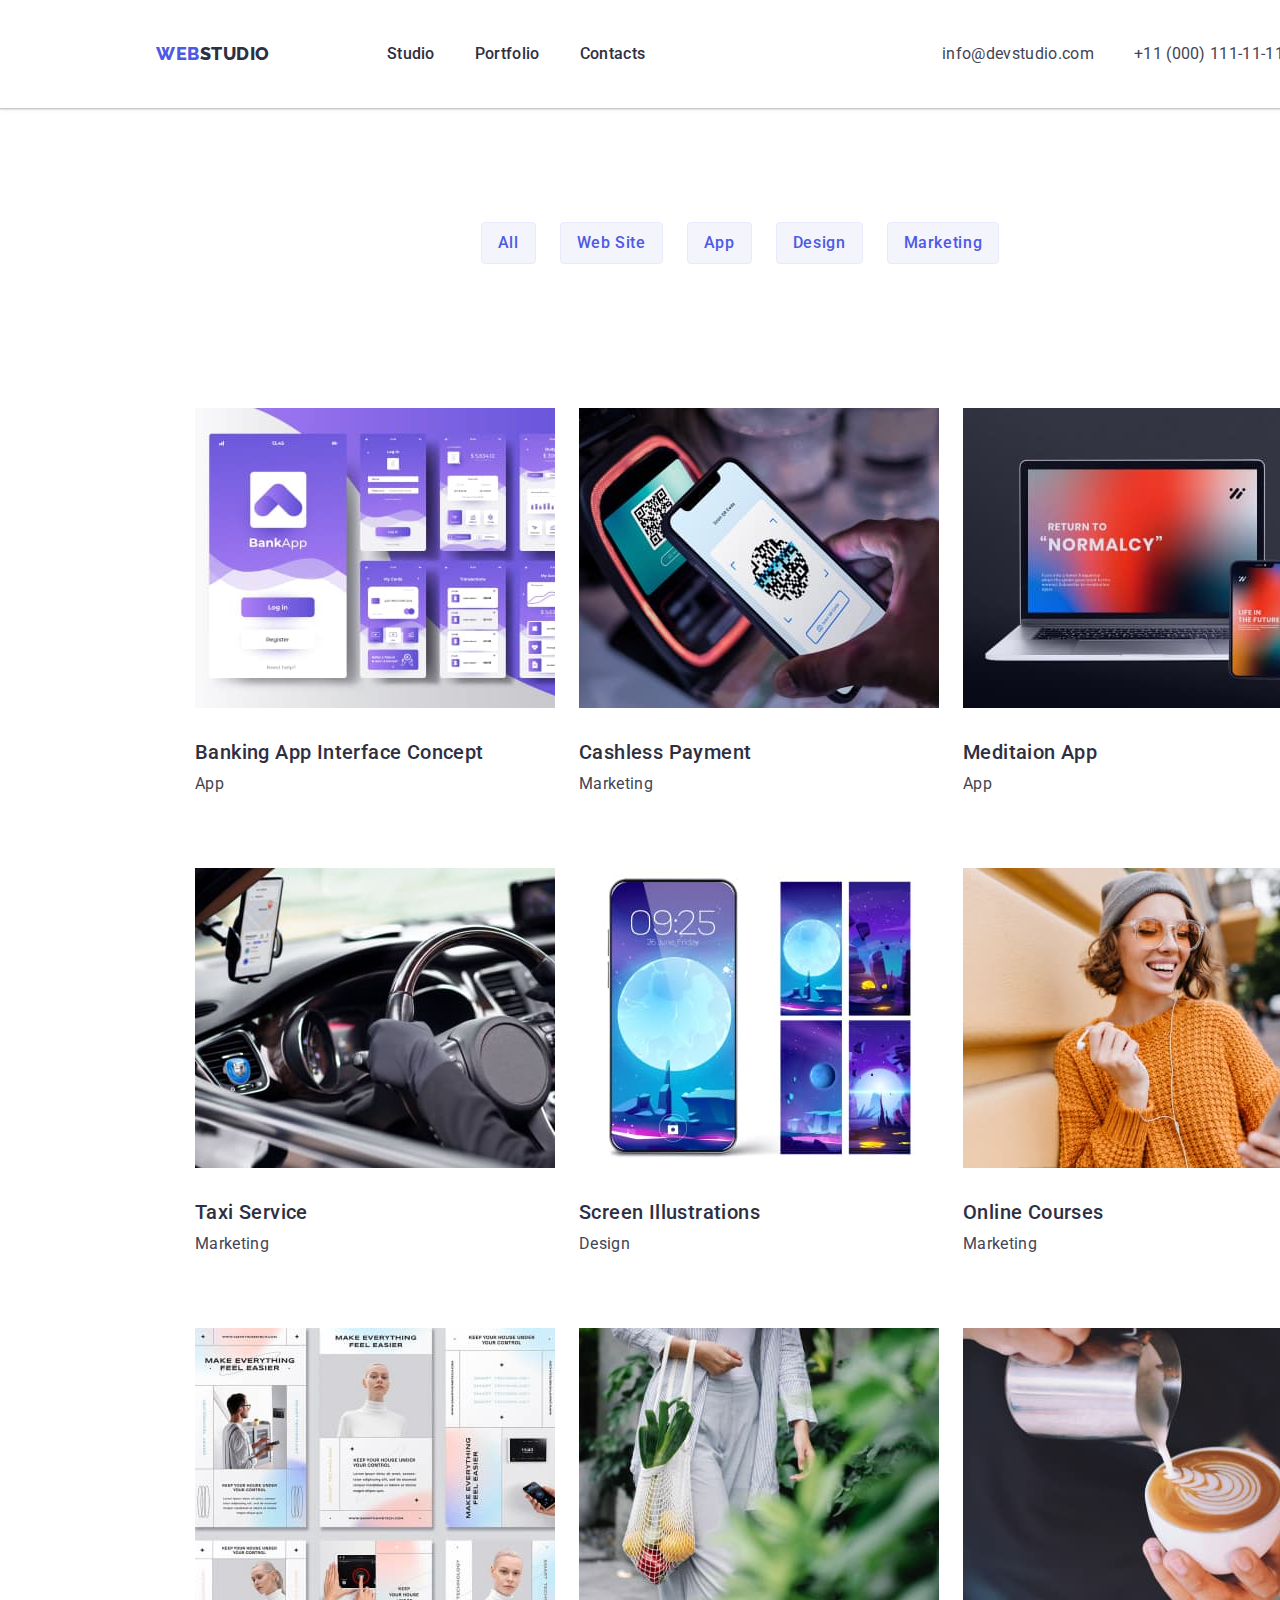
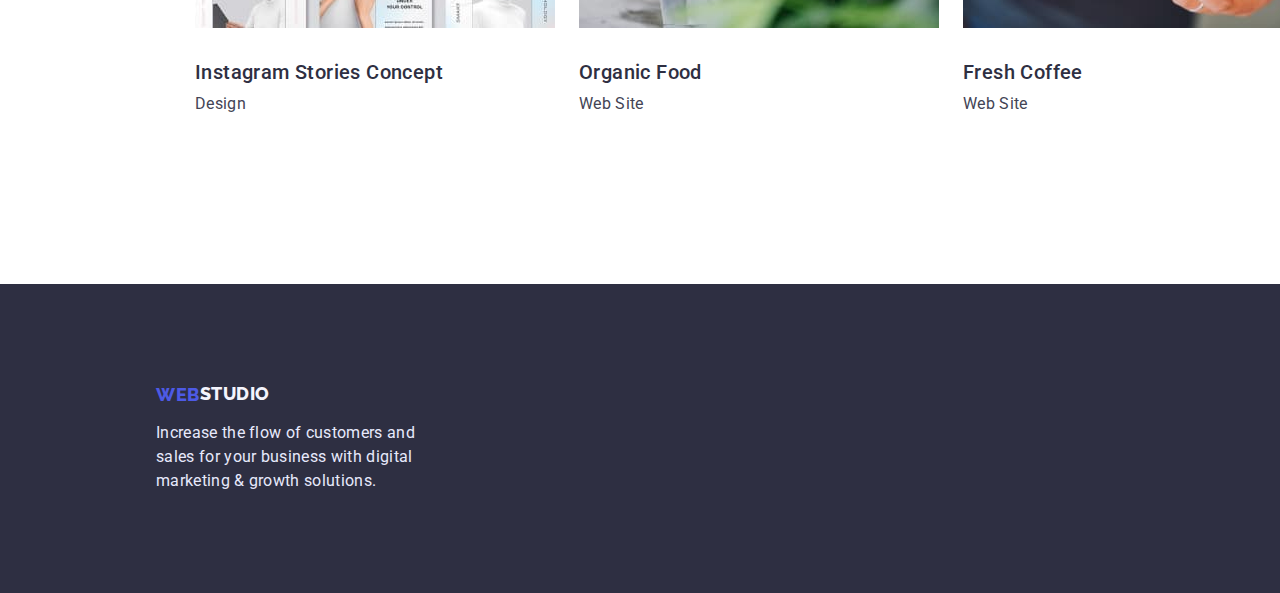
==== portfolio.html @ c62c36e2 "hw03 update new" ====
<!DOCTYPE html>
<html lang="en">

    <head>
        <meta charset="UTF-8">
        <meta http-equiv="X-UA-Compatible" content="IE=edge">
        <meta name="viewport" content="width=device-width, initial-scale=1.0">
        <title>Portfolio</title>
        <link rel="preconnect" href="https://fonts.googleapis.com">
        <link rel="preconnect" href="https://fonts.gstatic.com" crossorigin>
        <link
            href="https://fonts.googleapis.com/css2?family=Raleway:wght@800&family=Roboto:wght@400;500;700;900&display=swap"
            rel="stylesheet">
        <link rel="stylesheet"
            href="https://cdnjs.cloudflare.com/ajax/libs/modern-normalize/0.6.0/modern-normalize.min.css">
        <link rel="stylesheet" href="./css/style.css">
    </head>

    <body class="portfolio body">
        <header class="header">
            <div class="container header-container">
                <nav class="header-navigation">
                    <a href="./index.html" class="header-logo link"> WEB<span class="logo">Studio</span></a>
                    <ul class="header-list list">
                        <li class="header-item"><a class="header-link link" href="./index.html">Studio</a>
                        </li>
                        <li class="header-item"><a class="header-link link" href="./portfolio.html">Portfolio</a></li>
                        <li class="header-item"><a class="header-link link" href="">Contacts</a></li>
                    </ul>
                </nav>
                <address class="contact">
                    <ul class="header-contact list">
                        <li><a class="header-mail link" href="mailto:info@devstudio.com">info@devstudio.com</a></li>
                        <li><a class="header-tel link" href="tel:+110001111111">+11 (000) 111-11-11</a></li>
                    </ul>
                </address>
            </div>
        </header>
        <main>
            <section class="portfolio">
                <div class="container">
                    <h1 class="visually-hidden">portfolio</h1>
                    <ul class="portfolio-list list one">
                        <li class="portfolio-item"><button type="button" class="portfolio-btn">All</button></li>
                        <li class="portfolio-item"><button type="button" class="portfolio-btn">Web Site</button></li>
                        <li class="portfolio-item"><button type="button" class="portfolio-btn">App</button></li>
                        <li class="portfolio-item"><button type="button" class="portfolio-btn">Design</button></li>
                        <li class="portfolio-item"><button type="button" class="portfolio-btn">Marketing</button></li>
                    </ul>

                    <ul class="portfolio content">
                        <div class="flex-container">
                            <li class="portfolio-two list">
                                <img src="./images/banking_app_portfolio_img1.jpg" alt="bank app" width="360"
                                    height="300">
                                <h2 class="portfolio-title">Banking App Interface Concept</h2>
                                <p class="portfolio-after-title">App</p>
                            </li>

                            <li class="portfolio-two list">
                                <img src="./images/cashless_payment_portfolio_img2.jpg" alt="cashless payment"
                                    width="360" height="300">
                                <h2 class="portfolio-title">Cashless Payment</h2>
                                <p class="portfolio-after-title">Marketing</p>
                            </li>

                            <li class="portfolio-two list">
                                <img src="./images/meditaion_app_portfolio_img3.jpg" alt="meditaion app" width="360"
                                    height="300">
                                <h2 class="portfolio-title">Meditaion App</h2>
                                <p class="portfolio-after-title">App</p>
                            </li>

                            <li class="portfolio-two list">
                                <img src="./images/taxi_service_portfolio_img4.jpg" alt="taxi service" width="360"
                                    height="300">
                                <h2 class="portfolio-title">Taxi Service</h2>
                                <p class="portfolio-after-title">Marketing</p>
                            </li>

                            <li class="portfolio-two list">
                                <img src="./images/screen_illustrations_portfolio_img5.jpg" alt="screen illustrations"
                                    width="360" height="300">
                                <h2 class="portfolio-title">Screen Illustrations</h2>
                                <p class="portfolio-after-title">Design</p>
                            </li>

                            <li class="portfolio-two list">
                                <img src="./images/online_courses_portfolio_img6.jpg" alt="online courses" width="360"
                                    height="300">
                                <h2 class="portfolio-title">Online Courses</h2>
                                <p class="portfolio-after-title">Marketing</p>
                            </li>

                            <li class="portfolio-two list">
                                <img src="./images/instagram_stories_concept_portfolio_img7.jpg"
                                    alt="instagram stories concept" width="360" height="300">
                                <h2 class="portfolio-title">Instagram Stories Concept</h2>
                                <p class="portfolio-after-title">Design</p>
                            </li>

                            <li class="portfolio-two list">
                                <img src="./images/organic_food_portfolio_img8.jpg" alt="organic food" width="360"
                                    height="300">
                                <h2 class="portfolio-title">Organic Food</h2>
                                <p class="portfolio-after-title">Web Site</p>
                            </li>

                            <li class="portfolio-two list">
                                <img src="./images/fresh_coffee_portfolio_img9.jpg" alt="fresh coffee" width="360"
                                    height="300">
                                <h2 class="portfolio-title">Fresh Coffee</h2>
                                <p class="portfolio-after-title">Web Site</p>
                            </li>
                        </div>
                    </ul>
                </div>

            </section>
        </main>
        <footer class="footer">
            <a class="footer-link link" href=“./index.html”>WEB<span class="footer-logo">Studio</span></a>
            <p class="footer-after">Increase the flow of customers and sales for your business with digital marketing &
                growth
                solutions.</p>

        </footer>

    </body>

</html>
---- css/style.css ----
:root {
    --first-title-color: #FFFFFF;
    --feature-title-color: #2E2F42;
    --header-logo-color: #4D5AE5;
    --header-contact-color: #434455;
    --team-background-color: #F4F4FD;
    --btn-background-color: #404BBF;
    --footer-after-color: #E7E9FC;


}

p,
h1,
h2,
h3,
h4,
h5,
h6 {
    margin: 0;
}

button {
    cursor: pointer;
}

img {
    display: block;
    max-width: 100%;
    height: auto;
}

.container {
    width: 1440px;
    margin: 0 auto;


}


body {
    font-family: 'Roboto', sans-serif;
    background: var(--first-title-color);
    font-size: 18px;

}

.list {
    list-style: none;
}




.link {
    text-decoration: none;

}

/* --header-- */


.header-list {
    display: flex;
    gap: 40px;




}

.header-link {
    display: block;
    padding-top: 24px;
    padding-bottom: 24px;
}

.header-container {
    display: flex;
    box-shadow: 0px 2px 1px rgba(46, 47, 66, 0.08), 0px 1px 1px rgba(46, 47, 66, 0.16), 0px 1px 6px rgba(46, 47, 66, 0.08);
}

.header-navigation {
    display: flex;
    align-items: center;

}

.header-contact {
    display: flex;
    gap: 40px;
    padding-top: 24px;
    padding-bottom: 24px;

}

.contact {
    margin-left: auto;
    margin-right: 156px;
    display: block;

}


.header-logo {
    font-family: 'Raleway', sans-serif;
    font-style: normal;
    font-weight: 800;
    line-height: 1.33;
    display: flex;
    align-items: center;
    letter-spacing: 0.03em;
    text-transform: uppercase;
    color: var(--header-logo-color);
    margin-left: 156px;

}

.logo {
    font-family: 'Raleway', sans-serif;
    font-style: normal;
    font-weight: 800;
    line-height: 1.33;
    display: flex;
    align-items: center;
    letter-spacing: 0.03em;
    text-transform: uppercase;
    color: var(--feature-title-color);
    margin-right: 77px;


}

.header-list {
    font-weight: 500;
    font-size: 16px;
    line-height: 1.5;
    letter-spacing: 0.02em;
    color: var(--feature-title-color);
}

.header-link {
    color: var(--feature-title-color);


}

.header-link:hover,
.header-link:focus {
    color: var(--btn-background-color);
}

.header-item {}

.header-link {}



.header-mail {
    font-style: normal;
    font-weight: 400;
    font-size: 16px;
    line-height: 1.5;
    letter-spacing: 0.02em;
    color: var(--header-contact-color);
}

.header-mail:hover,
.header-mail:focus {
    color: var(--btn-background-color);
}

.header-tel {
    font-style: normal;
    font-weight: 400;
    font-size: 16px;
    line-height: 1.5;
    letter-spacing: 0.02em;
    color: var(--header-contact-color);

}

.header-tel:hover,
.header-tel:focus {
    color: var(--btn-background-color);
}


/* --hero-- */
.hero {
    background: var(--feature-title-color);
    text-align: center;
    height: 603px;


}

.hero-title {
    font-weight: 700;
    font-size: 56px;
    line-height: 1.07;
    text-align: center;
    letter-spacing: 0.02em;
    color: var(--first-title-color);
    max-width: 553px;
    margin: 0 auto;
    padding-top: 192px;


}

.hero-btn {
    font-family: 'Roboto';
    font-weight: 500;
    font-size: 16px;
    line-height: 1.5;
    align-items: center;
    letter-spacing: 0.04em;
    color: var(--first-title-color);
    cursor: pointer;
    background: var(--header-logo-color);
    margin: 0 auto;
    display: flex;
    flex-direction: row;
    align-items: flex-start;
    padding: 16px 32px;
    gap: 10px;
    margin-top: 48px;
    margin-bottom: 188px;
}


.hero-content {
    display: flex;
    justify-content: center;
    align-items: center;



}


.hero-btn:hover,
.hero-btn:focus {
    background-color: var(--btn-background-color);
}

/* --about-- */
.about {}

.about-list {
    display: flex;
    gap: 24px;
    margin-left: 156px;
    margin-right: 156px;
}

.list {}

.about-item {}

.about-title {

    font-weight: 500;
    font-size: 20px;
    line-height: 1.2;
    letter-spacing: 0.02em;
    color: var(--feature-title-color);
    margin-bottom: 8px;
    margin-top: 120px;
}

.about-after-title {
    font-weight: 400;
    font-size: 16px;
    line-height: 1.5;
    letter-spacing: 0.02em;
    color: var(--header-contact-color);
    margin-bottom: 120px;

}

/* --feature-- */
.feature {}

.feature-title {
    font-weight: 700;
    font-size: 36px;
    line-height: 1.11;
    text-align: center;
    letter-spacing: 0.02em;
    text-transform: capitalize;
    color: var(--feature-title-color);

}

.feature-list {
    display: flex;
    gap: 24px;
    margin-left: 156px;
    margin-right: 156px;
    margin-top: 72px;
    margin-bottom: 120px;
}

.list {}

.feature-item {}

/* --team-- */
.team {
    background: var(--team-background-color);



}

.team-title {
    font-weight: 700;
    font-size: 36px;
    line-height: 1.11;
    text-align: center;
    letter-spacing: 0.02em;
    text-transform: capitalize;
    color: var(--feature-title-color);
    padding-top: 120px;
}

.team-list {
    display: flex;
    gap: 24px;
    margin-top: 72px;
    margin-bottom: 120px;
    margin-left: 156px;
    margin-right: 156px;

}

.list {}

.team-item {
    background: var(--first-title-color);
    box-shadow: 0px 1px 6px rgba(46, 47, 66, 0.08), 0px 1px 1px rgba(46, 47, 66, 0.16), 0px 2px 1px rgba(46, 47, 66, 0.08);
    border-radius: 0px 0px 4px 4px;
    margin-bottom: 120px;

}

.team-after {
    font-weight: 500;
    font-size: 20px;
    line-height: 1.2;
    text-align: center;
    letter-spacing: 0.02em;
    color: var(--feature-title-color);
    margin-top: 32px;
}

.team-after-title {

    font-weight: 400;
    font-size: 16px;
    line-height: 1.5;
    text-align: center;
    letter-spacing: 0.02em;
    color: var(--header-contact-color);
    margin-top: 8px;
    margin-bottom: 32px;
}

/* --footer-- */
.footer {
    background: var(--feature-title-color);
    align-items: center;
    margin-top: 0 auto;
}

.footer-link {
    font-family: 'Raleway', sans-serif;
    font-style: normal;
    font-weight: 800;
    line-height: 21px;
    display: flex;
    align-items: center;
    letter-spacing: 0.03em;
    text-transform: uppercase;
    color: var(--header-logo-color);
    padding-top: 100px;
    margin-left: 156px;
    margin-bottom: 16px;

}

.footer-logo {
    font-family: 'Raleway', sans-serif;
    font-style: normal;
    font-weight: 800;
    line-height: 1.16;
    display: flex;
    align-items: center;
    letter-spacing: 0.03em;
    text-transform: uppercase;
    color: var(--team-background-color);

}



.footer-after {
    font-family: 'Roboto';
    font-style: normal;
    font-weight: 400;
    font-size: 16px;
    line-height: 1.5;
    letter-spacing: 0.02em;
    color: var(--footer-after-color);
    max-width: 264px;
    margin-left: 156px;
    padding-bottom: 100px;

}

/* --portfolio-- */

.visually-hidden {
    position: absolute;
    white-space: nowrap;
    width: 1px;
    height: 1px;
    overflow: hidden;
    border: 0;
    padding: 0;
    clip: rect(0 0 0 0);
    clip-path: inset(50%);
    margin: -1px;
}

.portfolio-two {
    margin-bottom: 48px;
}

.portfolio-list {

    display: flex;
    gap: 24px;
    justify-content: center;
}



 .flex-container{
    display: flex;
    flex-wrap: wrap;
    gap: 24px;
    margin-left: 155px;
    margin-top: 72px;
    margin-bottom: 120px;



}




.portfolio-btn {
    font-family: 'Roboto';
    font-style: normal;
    font-weight: 500;
    font-size: 16px;
    line-height: 1.5;
    display: flex;
    align-items: center;
    text-align: center;
    letter-spacing: 0.04em;
    color: var(--header-logo-color);
    cursor: pointer;
    background: var(--team-background-color);
    flex-direction: row;
    justify-content: center;
    align-items: center;
    padding: 8px 16px;
    margin-top: 96px;
    margin-bottom: 72px;
    border: 1px solid #E7E9FC;
    border-radius: 4px;



}

.portfolio-btn:hover,
.portfolio-btn:focus {
    background-color: var(--btn-background-color);
    color: var(--first-title-color);
}



.portfolio-title {

    font-weight: 500;
    font-size: 20px;
    line-height: 1.2;
    letter-spacing: 0.02em;
    color: var(--feature-title-color);
    margin-top: 32px;


}

.portfolio-after-title {

    font-weight: 400;
    font-size: 16px;
    line-height: 1.5;
    letter-spacing: 0.02em;
    color: var(--header-contact-color);
    margin-top: 8px;

}
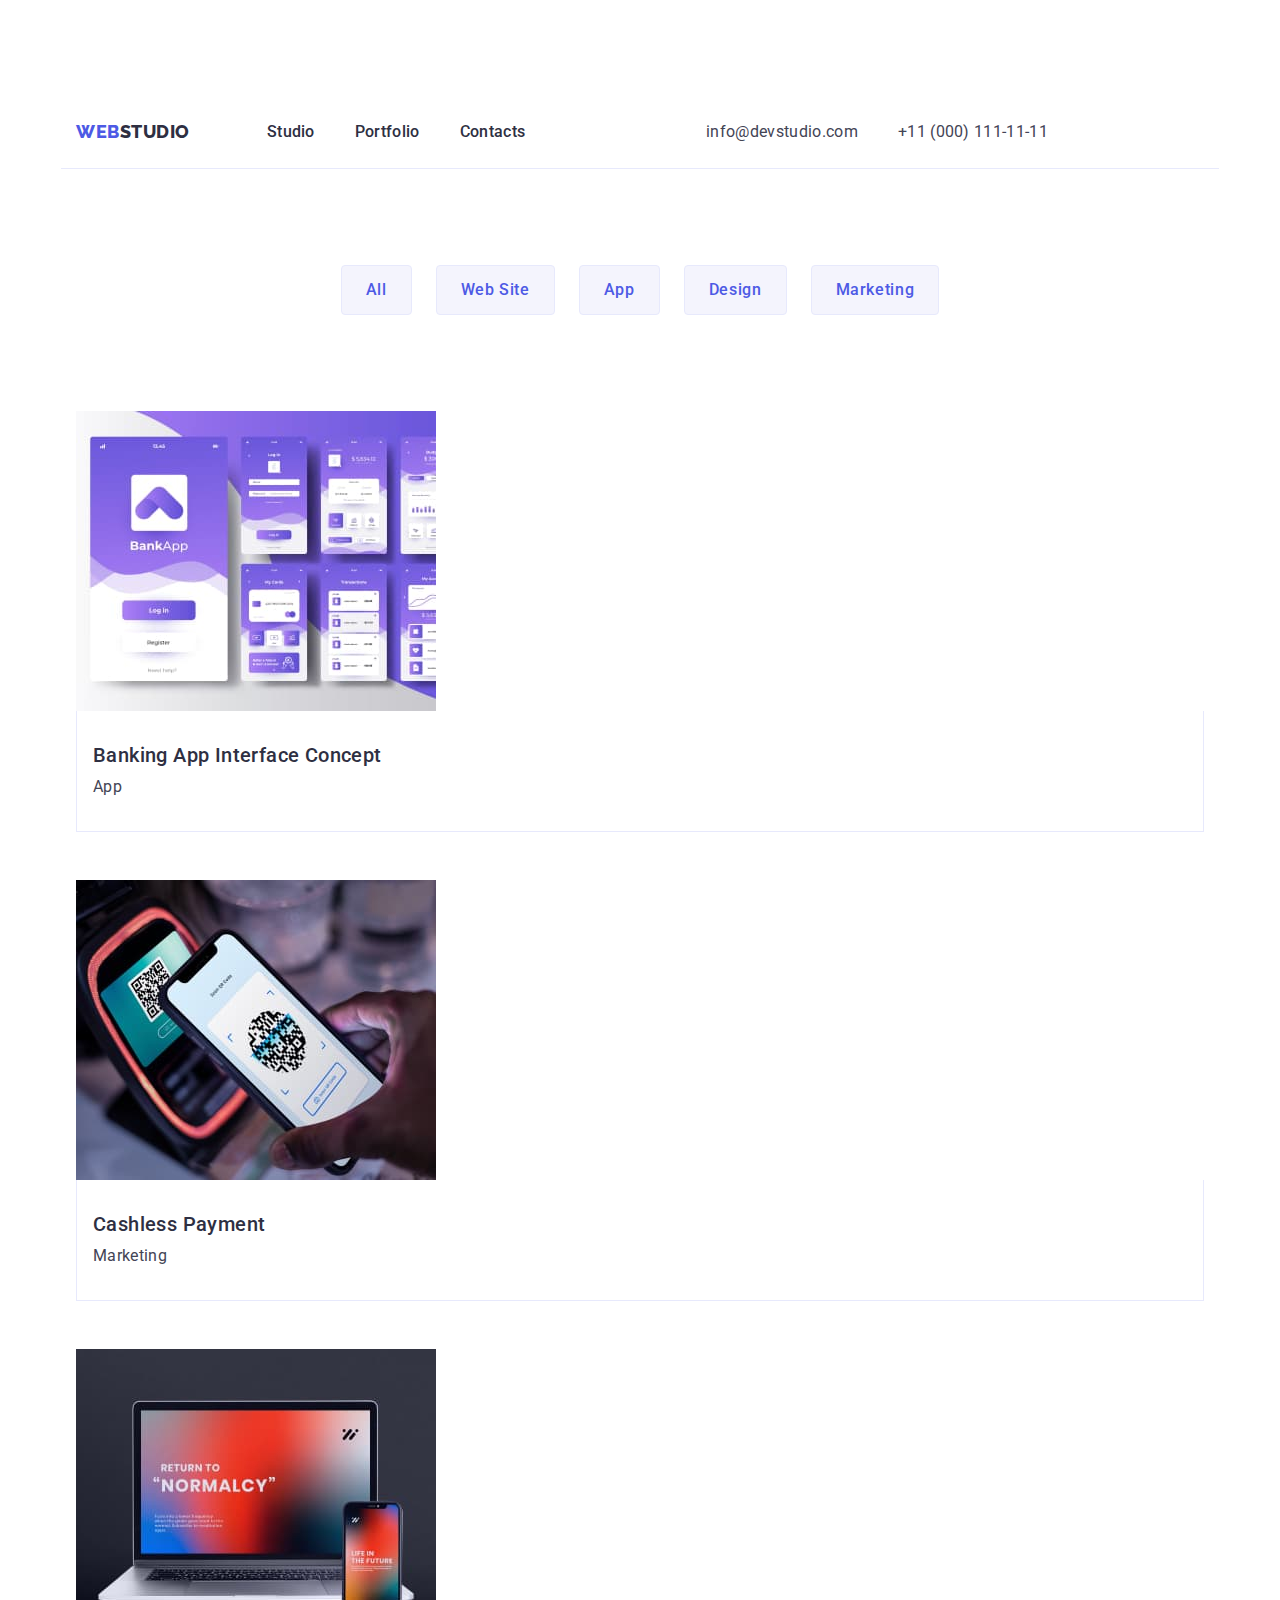
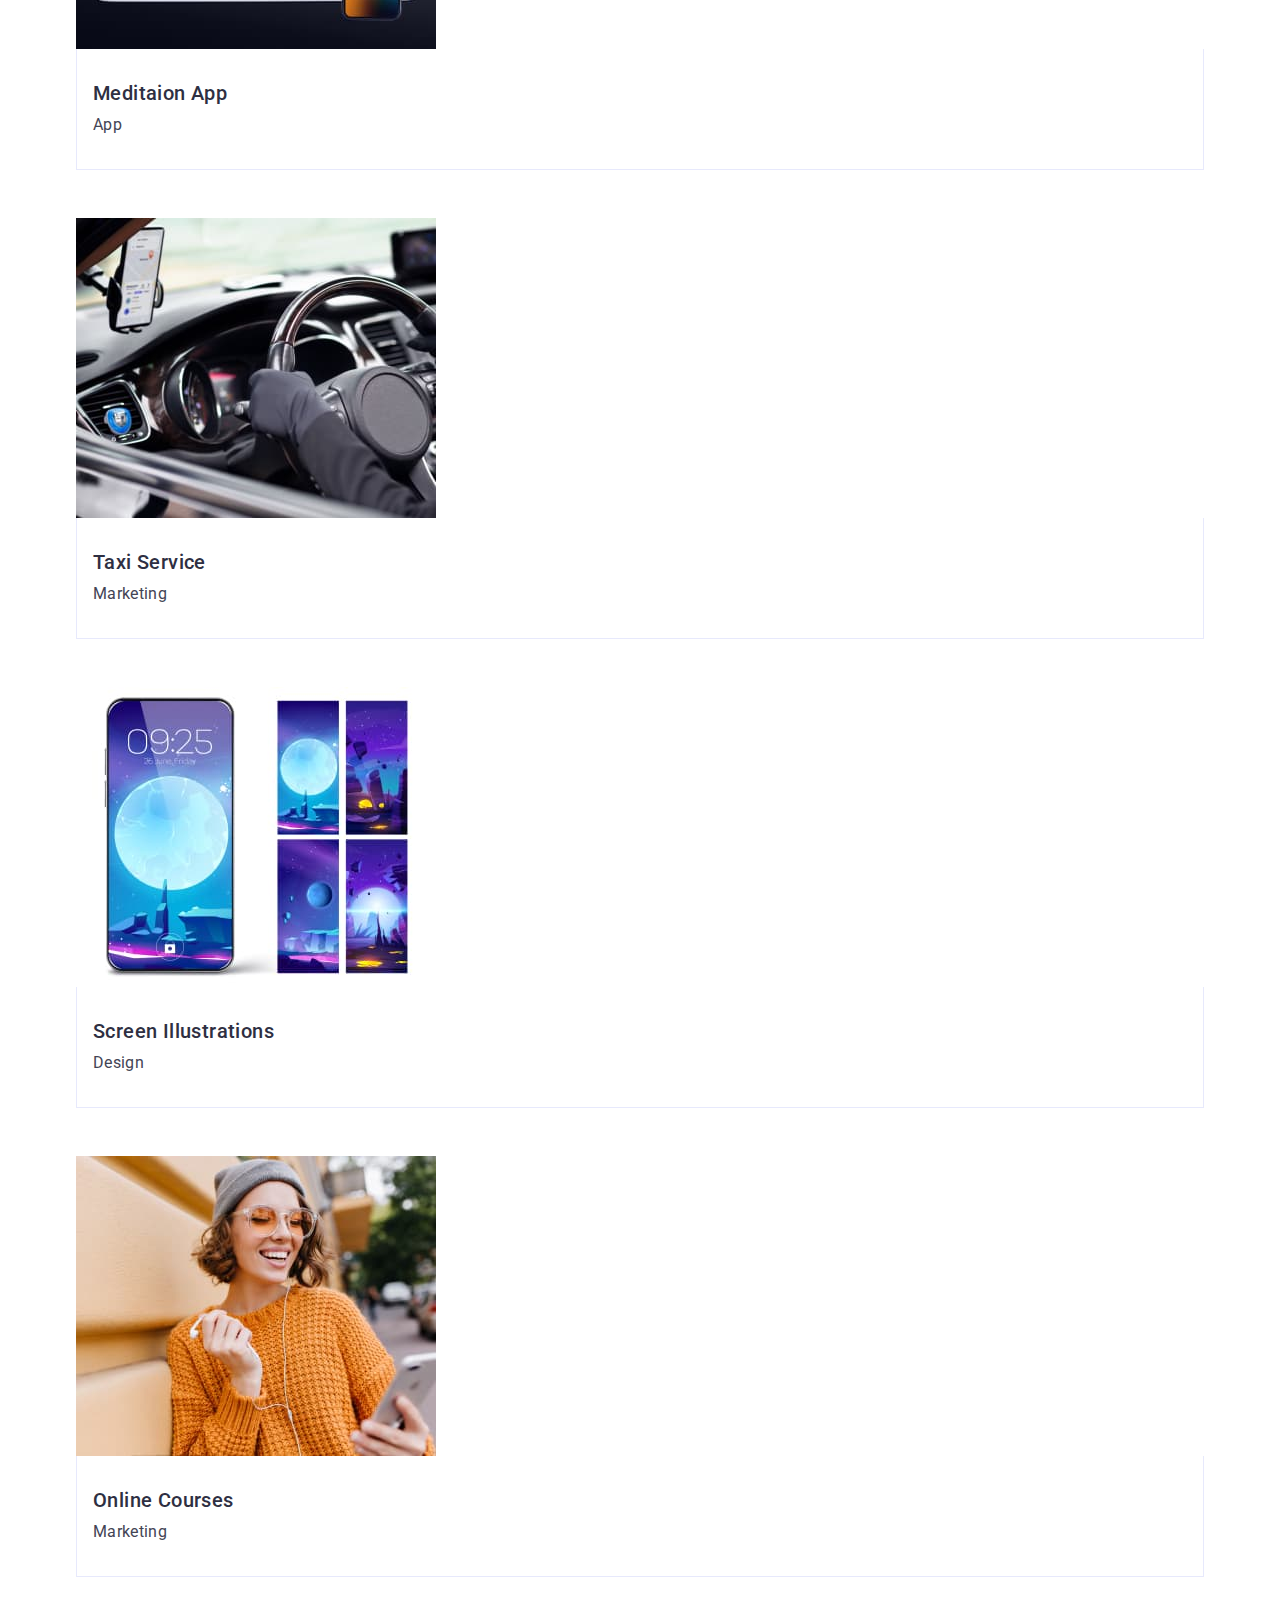
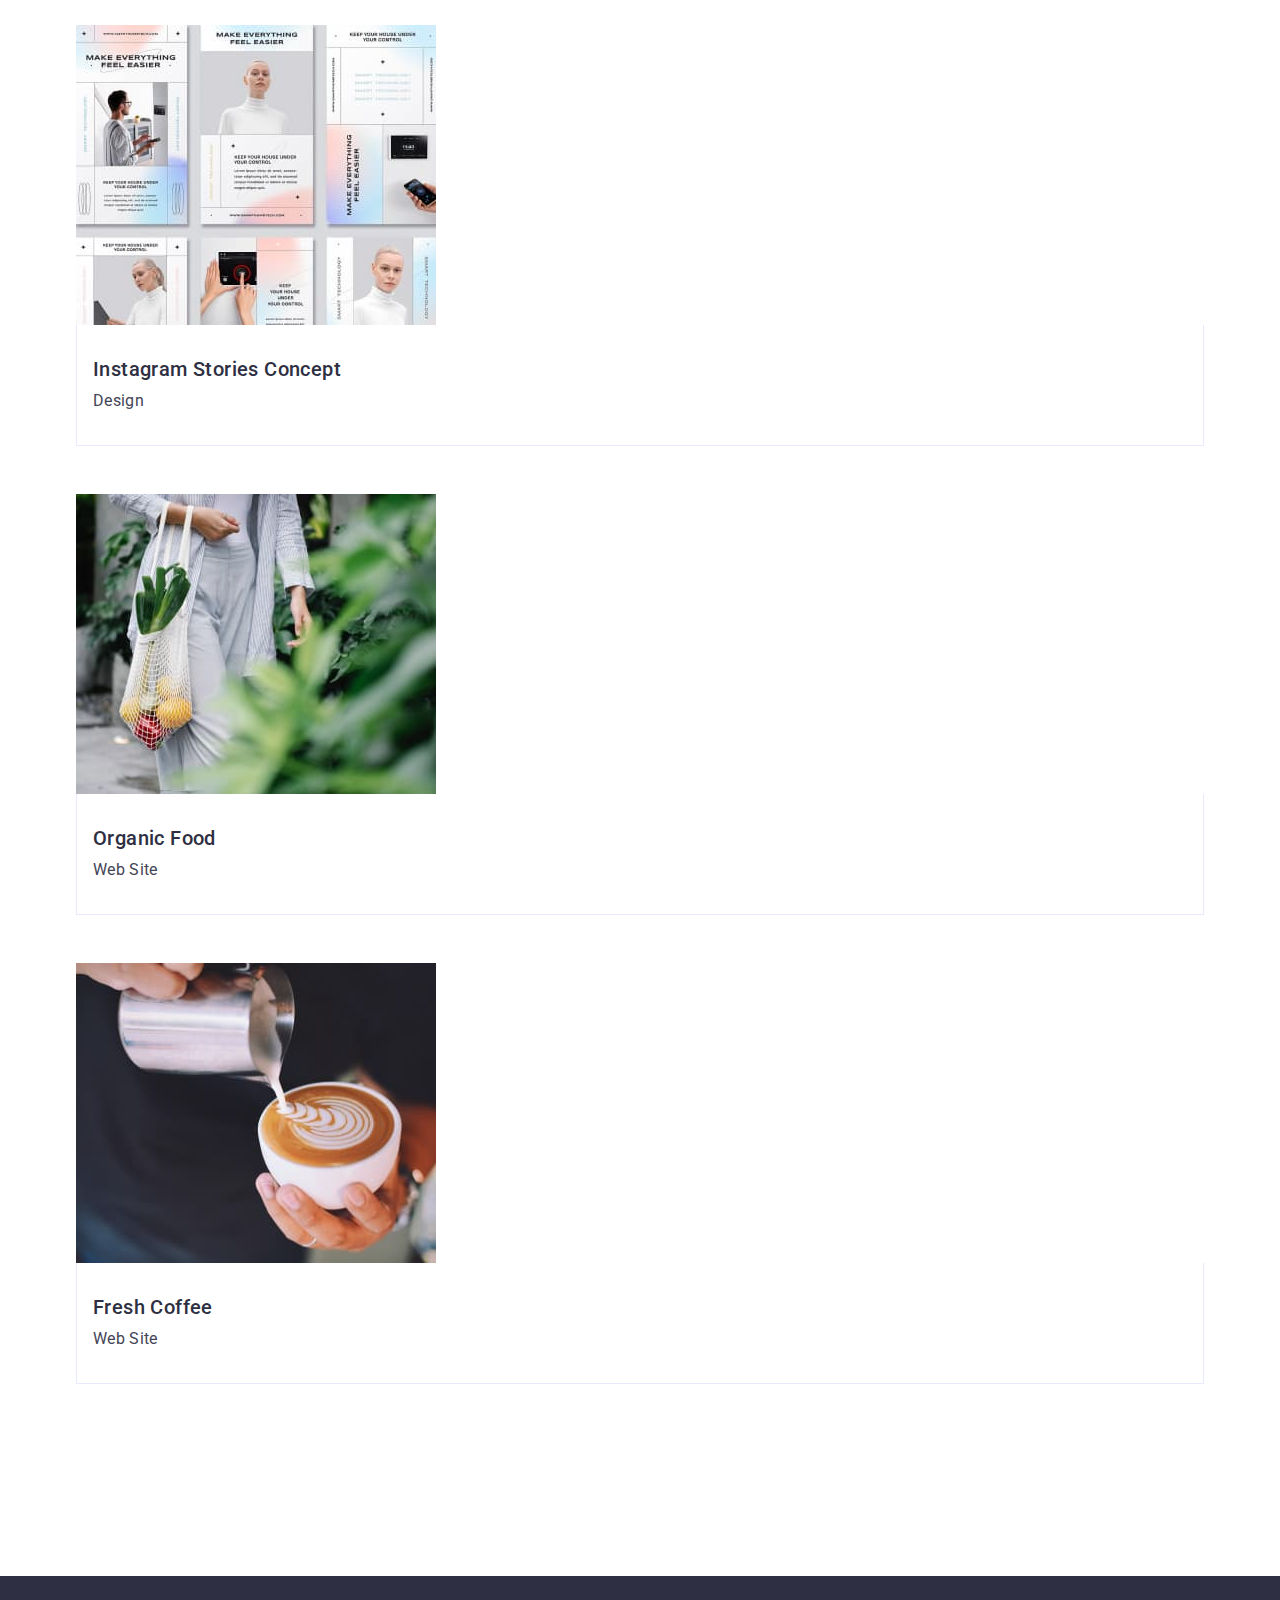
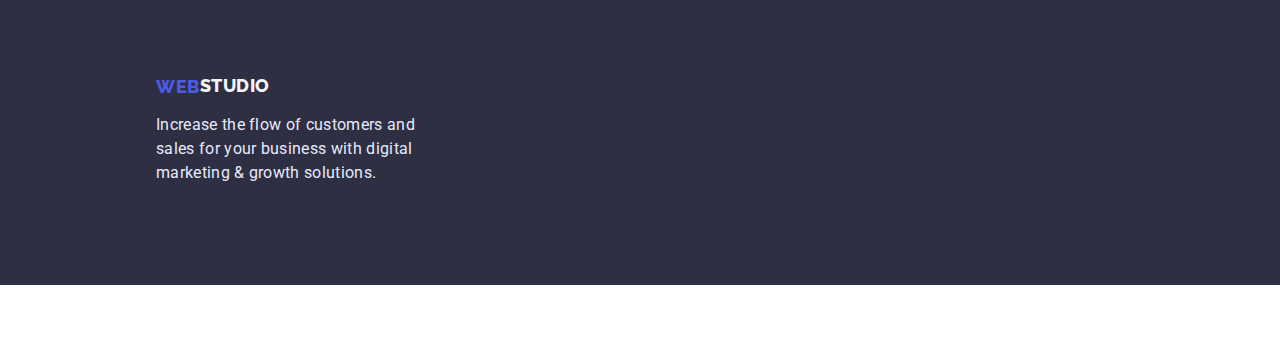
==== commit 2831ebc1: "update css" ====
--- a/portfolio.html
+++ b/portfolio.html
@@ -49,68 +49,85 @@
                     </ul>
 
                     <ul class="portfolio content">
-                        <div class="flex-container">
-                            <li class="portfolio-two list">
+                        <li class="portfolio-two list">
                                 <img src="./images/banking_app_portfolio_img1.jpg" alt="bank app" width="360"
                                     height="300">
-                                <h2 class="portfolio-title">Banking App Interface Concept</h2>
+                                <div class="container-title">
+                                    <h2 class="portfolio-title">Banking App Interface Concept</h2>
                                 <p class="portfolio-after-title">App</p>
+                                </div>
                             </li>
 
                             <li class="portfolio-two list">
                                 <img src="./images/cashless_payment_portfolio_img2.jpg" alt="cashless payment"
                                     width="360" height="300">
+                                    <div class="container-title">
                                 <h2 class="portfolio-title">Cashless Payment</h2>
                                 <p class="portfolio-after-title">Marketing</p>
+                                </div>
                             </li>
 
                             <li class="portfolio-two list">
                                 <img src="./images/meditaion_app_portfolio_img3.jpg" alt="meditaion app" width="360"
                                     height="300">
+                                    <div class="container-title">
                                 <h2 class="portfolio-title">Meditaion App</h2>
                                 <p class="portfolio-after-title">App</p>
+                                </div>
                             </li>
 
                             <li class="portfolio-two list">
                                 <img src="./images/taxi_service_portfolio_img4.jpg" alt="taxi service" width="360"
                                     height="300">
+                                    <div class="container-title">
                                 <h2 class="portfolio-title">Taxi Service</h2>
                                 <p class="portfolio-after-title">Marketing</p>
+                                </div>
                             </li>
 
                             <li class="portfolio-two list">
                                 <img src="./images/screen_illustrations_portfolio_img5.jpg" alt="screen illustrations"
                                     width="360" height="300">
+                                    <div class="container-title">
                                 <h2 class="portfolio-title">Screen Illustrations</h2>
                                 <p class="portfolio-after-title">Design</p>
+                                </div>
                             </li>
 
                             <li class="portfolio-two list">
                                 <img src="./images/online_courses_portfolio_img6.jpg" alt="online courses" width="360"
                                     height="300">
+                                    <div class="container-title">
                                 <h2 class="portfolio-title">Online Courses</h2>
                                 <p class="portfolio-after-title">Marketing</p>
+                                </div>
                             </li>
 
                             <li class="portfolio-two list">
                                 <img src="./images/instagram_stories_concept_portfolio_img7.jpg"
                                     alt="instagram stories concept" width="360" height="300">
+                                    <div class="container-title">
                                 <h2 class="portfolio-title">Instagram Stories Concept</h2>
                                 <p class="portfolio-after-title">Design</p>
+                                </div>
                             </li>
 
                             <li class="portfolio-two list">
                                 <img src="./images/organic_food_portfolio_img8.jpg" alt="organic food" width="360"
                                     height="300">
+                                    <div class="container-title">
                                 <h2 class="portfolio-title">Organic Food</h2>
                                 <p class="portfolio-after-title">Web Site</p>
+                                </div>
                             </li>
 
                             <li class="portfolio-two list">
                                 <img src="./images/fresh_coffee_portfolio_img9.jpg" alt="fresh coffee" width="360"
                                     height="300">
+                                    <div class="container-title">
                                 <h2 class="portfolio-title">Fresh Coffee</h2>
                                 <p class="portfolio-after-title">Web Site</p>
+                                </div>
                             </li>
                         </div>
                     </ul>
--- a/css/style.css
+++ b/css/style.css
@@ -20,6 +20,13 @@
     margin: 0;
 }
 
+ul,
+ol {
+    list-style: none;
+    margin: 0;
+    padding: 0;
+}
+
 button {
     cursor: pointer;
 }
@@ -31,7 +38,9 @@
 }
 
 .container {
-    width: 1440px;
+    width: 1158px;
+    padding-left: 15px;
+    padding-right: 15px;
     margin: 0 auto;
 
 
@@ -77,8 +86,9 @@
 
 .header-container {
     display: flex;
-    box-shadow: 0px 2px 1px rgba(46, 47, 66, 0.08), 0px 1px 1px rgba(46, 47, 66, 0.16), 0px 1px 6px rgba(46, 47, 66, 0.08);
-}
+    border-bottom: 1px solid #E7E9FC;
+}
+
 
 .header-navigation {
     display: flex;
@@ -112,7 +122,7 @@
     letter-spacing: 0.03em;
     text-transform: uppercase;
     color: var(--header-logo-color);
-    margin-left: 156px;
+    margin-right: 77px;
 
 }
 
@@ -126,7 +136,7 @@
     letter-spacing: 0.03em;
     text-transform: uppercase;
     color: var(--feature-title-color);
-    margin-right: 77px;
+
 
 
 }
@@ -191,6 +201,8 @@
     background: var(--feature-title-color);
     text-align: center;
     height: 603px;
+    padding-top: 192px;
+    padding-bottom: 188px;
 
 
 }
@@ -204,7 +216,7 @@
     color: var(--first-title-color);
     max-width: 553px;
     margin: 0 auto;
-    padding-top: 192px;
+
 
 
 }
@@ -226,7 +238,7 @@
     padding: 16px 32px;
     gap: 10px;
     margin-top: 48px;
-    margin-bottom: 188px;
+
 }
 
 
@@ -246,13 +258,16 @@
 }
 
 /* --about-- */
-.about {}
+.about {
+    padding-top: 120px;
+    padding-bottom: 120px;
+}
 
 .about-list {
     display: flex;
     gap: 24px;
-    margin-left: 156px;
-    margin-right: 156px;
+
+
 }
 
 .list {}
@@ -267,7 +282,7 @@
     letter-spacing: 0.02em;
     color: var(--feature-title-color);
     margin-bottom: 8px;
-    margin-top: 120px;
+
 }
 
 .about-after-title {
@@ -276,7 +291,7 @@
     line-height: 1.5;
     letter-spacing: 0.02em;
     color: var(--header-contact-color);
-    margin-bottom: 120px;
+
 
 }
 
@@ -298,8 +313,6 @@
     display: flex;
     gap: 24px;
     margin-left: 156px;
-    margin-right: 156px;
-    margin-top: 72px;
     margin-bottom: 120px;
 }
 
@@ -310,6 +323,8 @@
 /* --team-- */
 .team {
     background: var(--team-background-color);
+    padding-top: 120px;
+    padding-bottom: 120px;
 
 
 
@@ -323,16 +338,15 @@
     letter-spacing: 0.02em;
     text-transform: capitalize;
     color: var(--feature-title-color);
-    padding-top: 120px;
+
 }
 
 .team-list {
     display: flex;
     gap: 24px;
     margin-top: 72px;
-    margin-bottom: 120px;
-    margin-left: 156px;
-    margin-right: 156px;
+
+
 
 }
 
@@ -342,7 +356,7 @@
     background: var(--first-title-color);
     box-shadow: 0px 1px 6px rgba(46, 47, 66, 0.08), 0px 1px 1px rgba(46, 47, 66, 0.16), 0px 2px 1px rgba(46, 47, 66, 0.08);
     border-radius: 0px 0px 4px 4px;
-    margin-bottom: 120px;
+
 
 }
 
@@ -373,6 +387,9 @@
     background: var(--feature-title-color);
     align-items: center;
     margin-top: 0 auto;
+    padding-top: 100px;
+    padding-bottom: 100px;
+    padding-left: 156px;
 }
 
 .footer-link {
@@ -385,8 +402,8 @@
     letter-spacing: 0.03em;
     text-transform: uppercase;
     color: var(--header-logo-color);
-    padding-top: 100px;
-    margin-left: 156px;
+
+
     margin-bottom: 16px;
 
 }
@@ -415,8 +432,8 @@
     letter-spacing: 0.02em;
     color: var(--footer-after-color);
     max-width: 264px;
-    margin-left: 156px;
-    padding-bottom: 100px;
+
+
 
 }
 
@@ -434,6 +451,20 @@
     clip-path: inset(50%);
     margin: -1px;
 }
+.container-title{
+    padding-top: 32px;
+    padding-bottom: 32px;
+    padding-right: 16px;
+    padding-left: 16px;
+    border: 1px solid #E7E9FC;
+    border-top: none;
+}
+
+.portfolio {
+    padding-top: 96px;
+    padding-bottom: 72px;
+}
+
 
 .portfolio-two {
     margin-bottom: 48px;
@@ -445,23 +476,22 @@
     gap: 24px;
     justify-content: center;
 }
-
-
-
- .flex-container{
-    display: flex;
+.portfolio content{
+    display: flex;
+    flex-wrap: wrap;
+    /* column-gap: 24px; 
+    row-gap: 48px;
+    justify-content: center; */
+}
+
+/* .flex-container{ 
+     display: flex;
     flex-wrap: wrap;
     gap: 24px;
     margin-left: 155px;
     margin-top: 72px;
     margin-bottom: 120px;
-
-
-
-}
-
-
-
+ */
 
 .portfolio-btn {
     font-family: 'Roboto';
@@ -479,9 +509,8 @@
     flex-direction: row;
     justify-content: center;
     align-items: center;
-    padding: 8px 16px;
-    margin-top: 96px;
-    margin-bottom: 72px;
+    padding: 12px 24px;
+
     border: 1px solid #E7E9FC;
     border-radius: 4px;
 
@@ -504,7 +533,7 @@
     line-height: 1.2;
     letter-spacing: 0.02em;
     color: var(--feature-title-color);
-    margin-top: 32px;
+    
 
 
 }
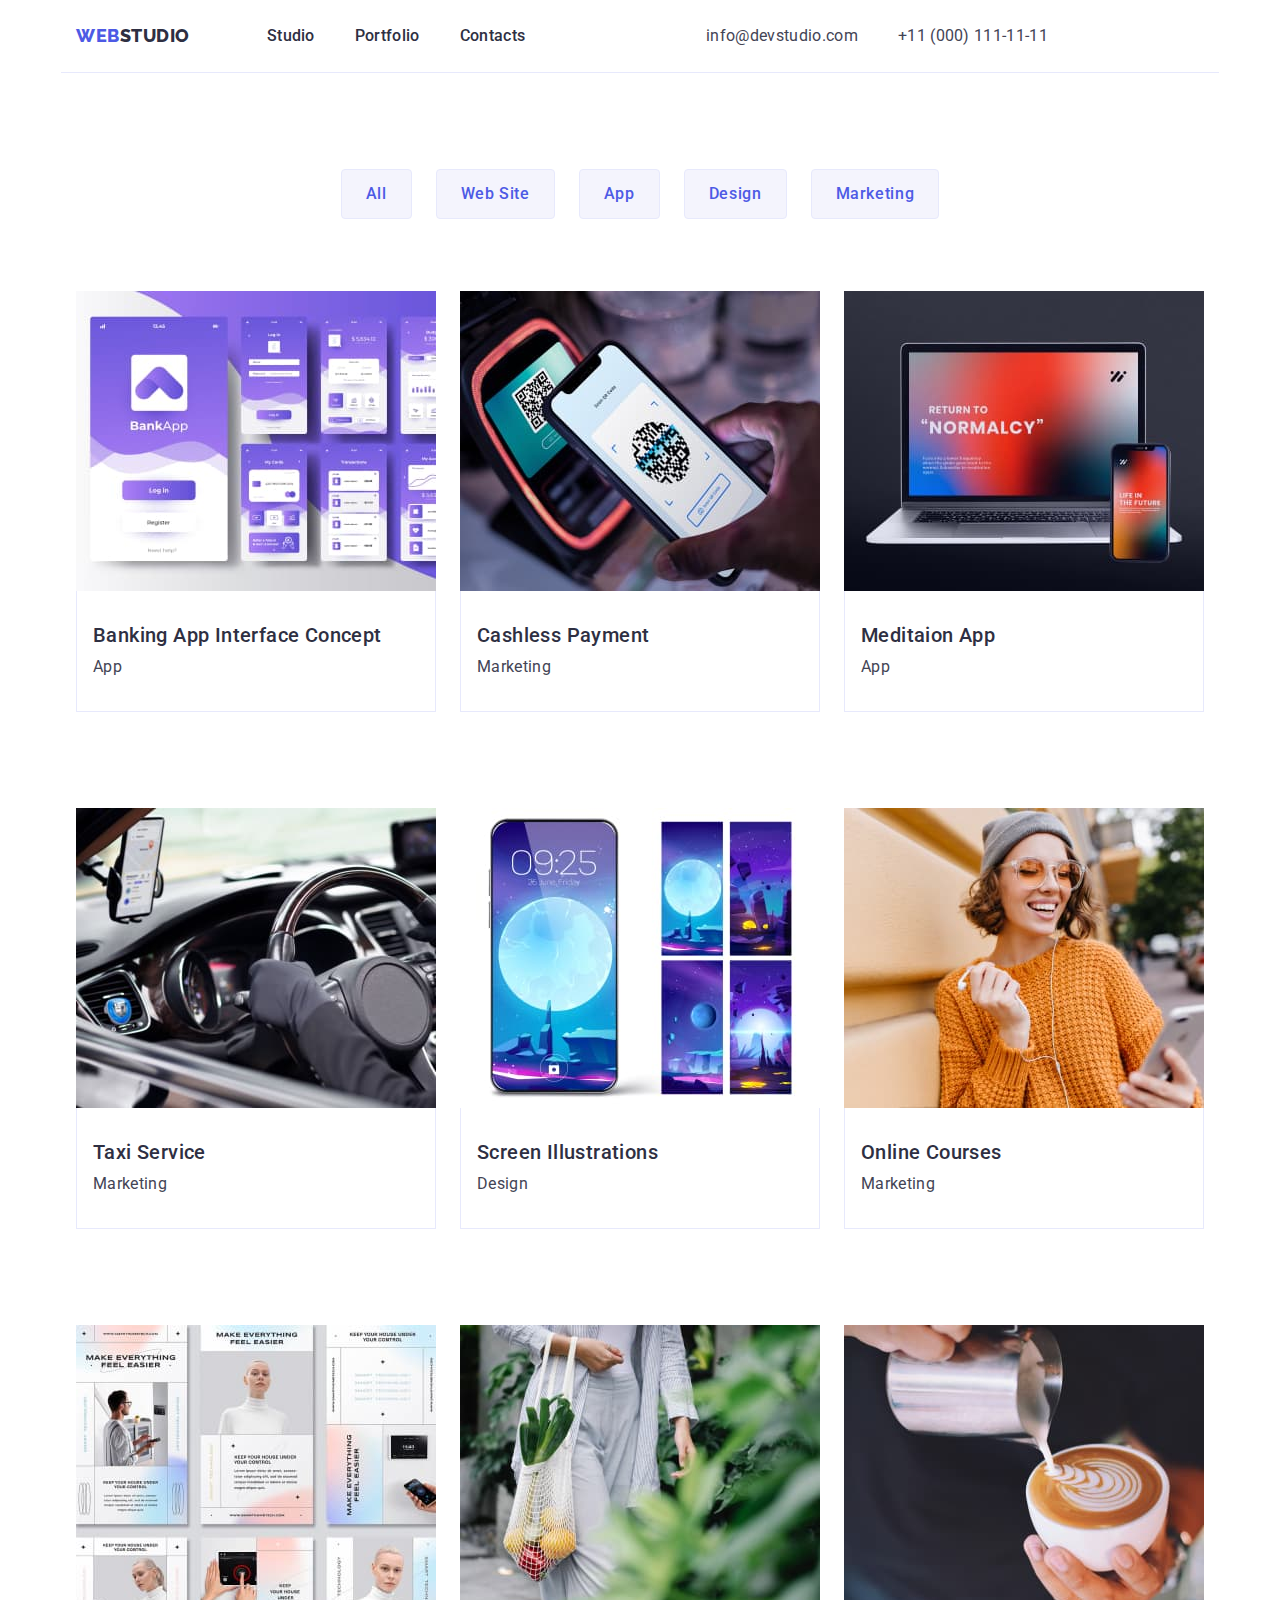
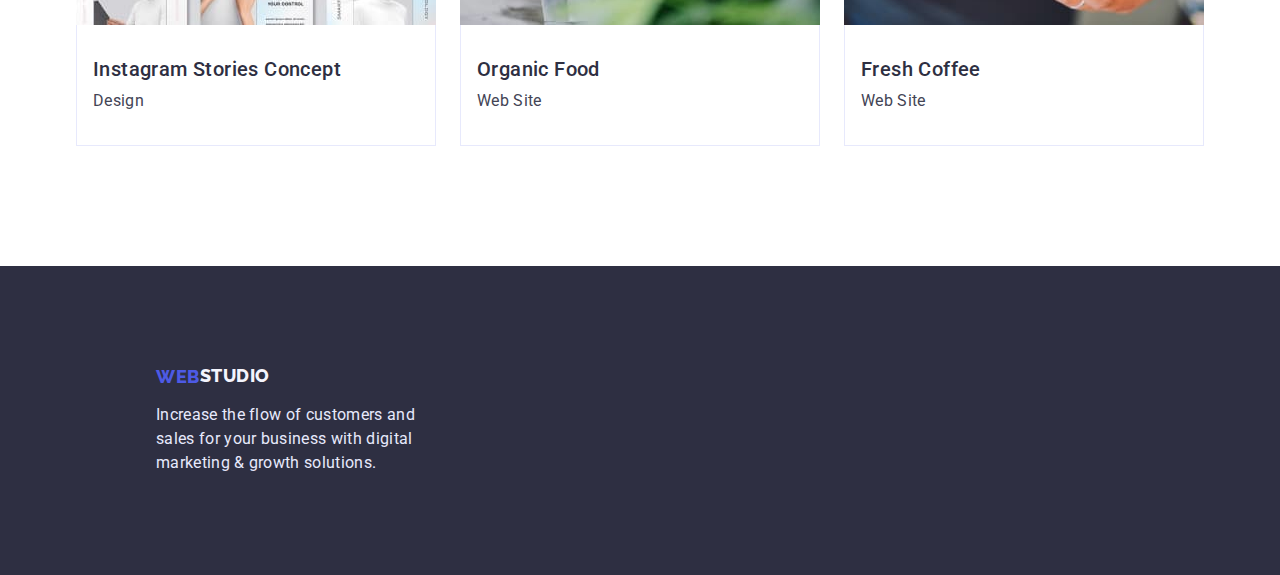
==== commit 80ddde59: "Update CSS Portfolio" ====
--- a/portfolio.html
+++ b/portfolio.html
@@ -16,7 +16,7 @@
         <link rel="stylesheet" href="./css/style.css">
     </head>
 
-    <body class="portfolio body">
+    <body class="body">
         <header class="header">
             <div class="container header-container">
                 <nav class="header-navigation">
@@ -48,89 +48,90 @@
                         <li class="portfolio-item"><button type="button" class="portfolio-btn">Marketing</button></li>
                     </ul>
 
-                    <ul class="portfolio content">
+                    <ul class="flex-container">
                         <li class="portfolio-two list">
-                                <img src="./images/banking_app_portfolio_img1.jpg" alt="bank app" width="360"
-                                    height="300">
-                                <div class="container-title">
-                                    <h2 class="portfolio-title">Banking App Interface Concept</h2>
+
+                            <img src="./images/banking_app_portfolio_img1.jpg" alt="bank app" width="360" height="300">
+                            <div class="container-title">
+                                <h2 class="portfolio-title">Banking App Interface Concept</h2>
                                 <p class="portfolio-after-title">App</p>
-                                </div>
-                            </li>
+                            </div>
+                        </li>
 
-                            <li class="portfolio-two list">
-                                <img src="./images/cashless_payment_portfolio_img2.jpg" alt="cashless payment"
-                                    width="360" height="300">
-                                    <div class="container-title">
+                        <li class="portfolio-two list">
+                            <img src="./images/cashless_payment_portfolio_img2.jpg" alt="cashless payment" width="360"
+                                height="300">
+                            <div class="container-title">
                                 <h2 class="portfolio-title">Cashless Payment</h2>
                                 <p class="portfolio-after-title">Marketing</p>
-                                </div>
-                            </li>
+                            </div>
+                        </li>
 
-                            <li class="portfolio-two list">
-                                <img src="./images/meditaion_app_portfolio_img3.jpg" alt="meditaion app" width="360"
-                                    height="300">
-                                    <div class="container-title">
+                        <li class="portfolio-two list">
+                            <img src="./images/meditaion_app_portfolio_img3.jpg" alt="meditaion app" width="360"
+                                height="300">
+                            <div class="container-title">
                                 <h2 class="portfolio-title">Meditaion App</h2>
                                 <p class="portfolio-after-title">App</p>
-                                </div>
-                            </li>
+                            </div>
+                        </li>
 
-                            <li class="portfolio-two list">
-                                <img src="./images/taxi_service_portfolio_img4.jpg" alt="taxi service" width="360"
-                                    height="300">
-                                    <div class="container-title">
+                        <li class="portfolio-two list">
+                            <img src="./images/taxi_service_portfolio_img4.jpg" alt="taxi service" width="360"
+                                height="300">
+                            <div class="container-title">
                                 <h2 class="portfolio-title">Taxi Service</h2>
                                 <p class="portfolio-after-title">Marketing</p>
-                                </div>
-                            </li>
+                            </div>
+                        </li>
 
-                            <li class="portfolio-two list">
-                                <img src="./images/screen_illustrations_portfolio_img5.jpg" alt="screen illustrations"
-                                    width="360" height="300">
-                                    <div class="container-title">
+                        <li class="portfolio-two list">
+                            <img src="./images/screen_illustrations_portfolio_img5.jpg" alt="screen illustrations"
+                                width="360" height="300">
+                            <div class="container-title">
                                 <h2 class="portfolio-title">Screen Illustrations</h2>
                                 <p class="portfolio-after-title">Design</p>
-                                </div>
-                            </li>
+                            </div>
+                        </li>
 
-                            <li class="portfolio-two list">
-                                <img src="./images/online_courses_portfolio_img6.jpg" alt="online courses" width="360"
-                                    height="300">
-                                    <div class="container-title">
+                        <li class="portfolio-two list">
+                            <img src="./images/online_courses_portfolio_img6.jpg" alt="online courses" width="360"
+                                height="300">
+                            <div class="container-title">
                                 <h2 class="portfolio-title">Online Courses</h2>
                                 <p class="portfolio-after-title">Marketing</p>
-                                </div>
-                            </li>
+                            </div>
+                        </li>
 
-                            <li class="portfolio-two list">
-                                <img src="./images/instagram_stories_concept_portfolio_img7.jpg"
-                                    alt="instagram stories concept" width="360" height="300">
-                                    <div class="container-title">
+                        <li class="portfolio-two list">
+                            <img src="./images/instagram_stories_concept_portfolio_img7.jpg"
+                                alt="instagram stories concept" width="360" height="300">
+                            <div class="container-title">
                                 <h2 class="portfolio-title">Instagram Stories Concept</h2>
                                 <p class="portfolio-after-title">Design</p>
-                                </div>
-                            </li>
+                            </div>
+                        </li>
 
-                            <li class="portfolio-two list">
-                                <img src="./images/organic_food_portfolio_img8.jpg" alt="organic food" width="360"
-                                    height="300">
-                                    <div class="container-title">
+                        <li class="portfolio-two list">
+                            <img src="./images/organic_food_portfolio_img8.jpg" alt="organic food" width="360"
+                                height="300">
+                            <div class="container-title">
                                 <h2 class="portfolio-title">Organic Food</h2>
                                 <p class="portfolio-after-title">Web Site</p>
-                                </div>
-                            </li>
+                            </div>
+                        </li>
 
-                            <li class="portfolio-two list">
-                                <img src="./images/fresh_coffee_portfolio_img9.jpg" alt="fresh coffee" width="360"
-                                    height="300">
-                                    <div class="container-title">
+                        <li class="portfolio-two list">
+                            <img src="./images/fresh_coffee_portfolio_img9.jpg" alt="fresh coffee" width="360"
+                                height="300">
+                            <div class="container-title">
                                 <h2 class="portfolio-title">Fresh Coffee</h2>
                                 <p class="portfolio-after-title">Web Site</p>
-                                </div>
-                            </li>
-                        </div>
-                    </ul>
+                            </div>
+
+                        </li>
+                
+                </ul>
                 </div>
 
             </section>
--- a/css/style.css
+++ b/css/style.css
@@ -286,11 +286,13 @@
 }
 
 .about-after-title {
+
     font-weight: 400;
     font-size: 16px;
     line-height: 1.5;
     letter-spacing: 0.02em;
     color: var(--header-contact-color);
+    min-width: 264px;
 
 
 }
@@ -306,13 +308,14 @@
     letter-spacing: 0.02em;
     text-transform: capitalize;
     color: var(--feature-title-color);
+    margin-bottom: 72px;
 
 }
 
 .feature-list {
     display: flex;
     gap: 24px;
-    margin-left: 156px;
+
     margin-bottom: 120px;
 }
 
@@ -451,7 +454,8 @@
     clip-path: inset(50%);
     margin: -1px;
 }
-.container-title{
+
+.container-title {
     padding-top: 32px;
     padding-bottom: 32px;
     padding-right: 16px;
@@ -476,22 +480,15 @@
     gap: 24px;
     justify-content: center;
 }
-.portfolio content{
+
+
+.flex-container {
     display: flex;
     flex-wrap: wrap;
-    /* column-gap: 24px; 
+    column-gap: 24px;
     row-gap: 48px;
-    justify-content: center; */
-}
-
-/* .flex-container{ 
-     display: flex;
-    flex-wrap: wrap;
-    gap: 24px;
-    margin-left: 155px;
     margin-top: 72px;
-    margin-bottom: 120px;
- */
+}
 
 .portfolio-btn {
     font-family: 'Roboto';
@@ -533,7 +530,7 @@
     line-height: 1.2;
     letter-spacing: 0.02em;
     color: var(--feature-title-color);
-    
+
 
 
 }
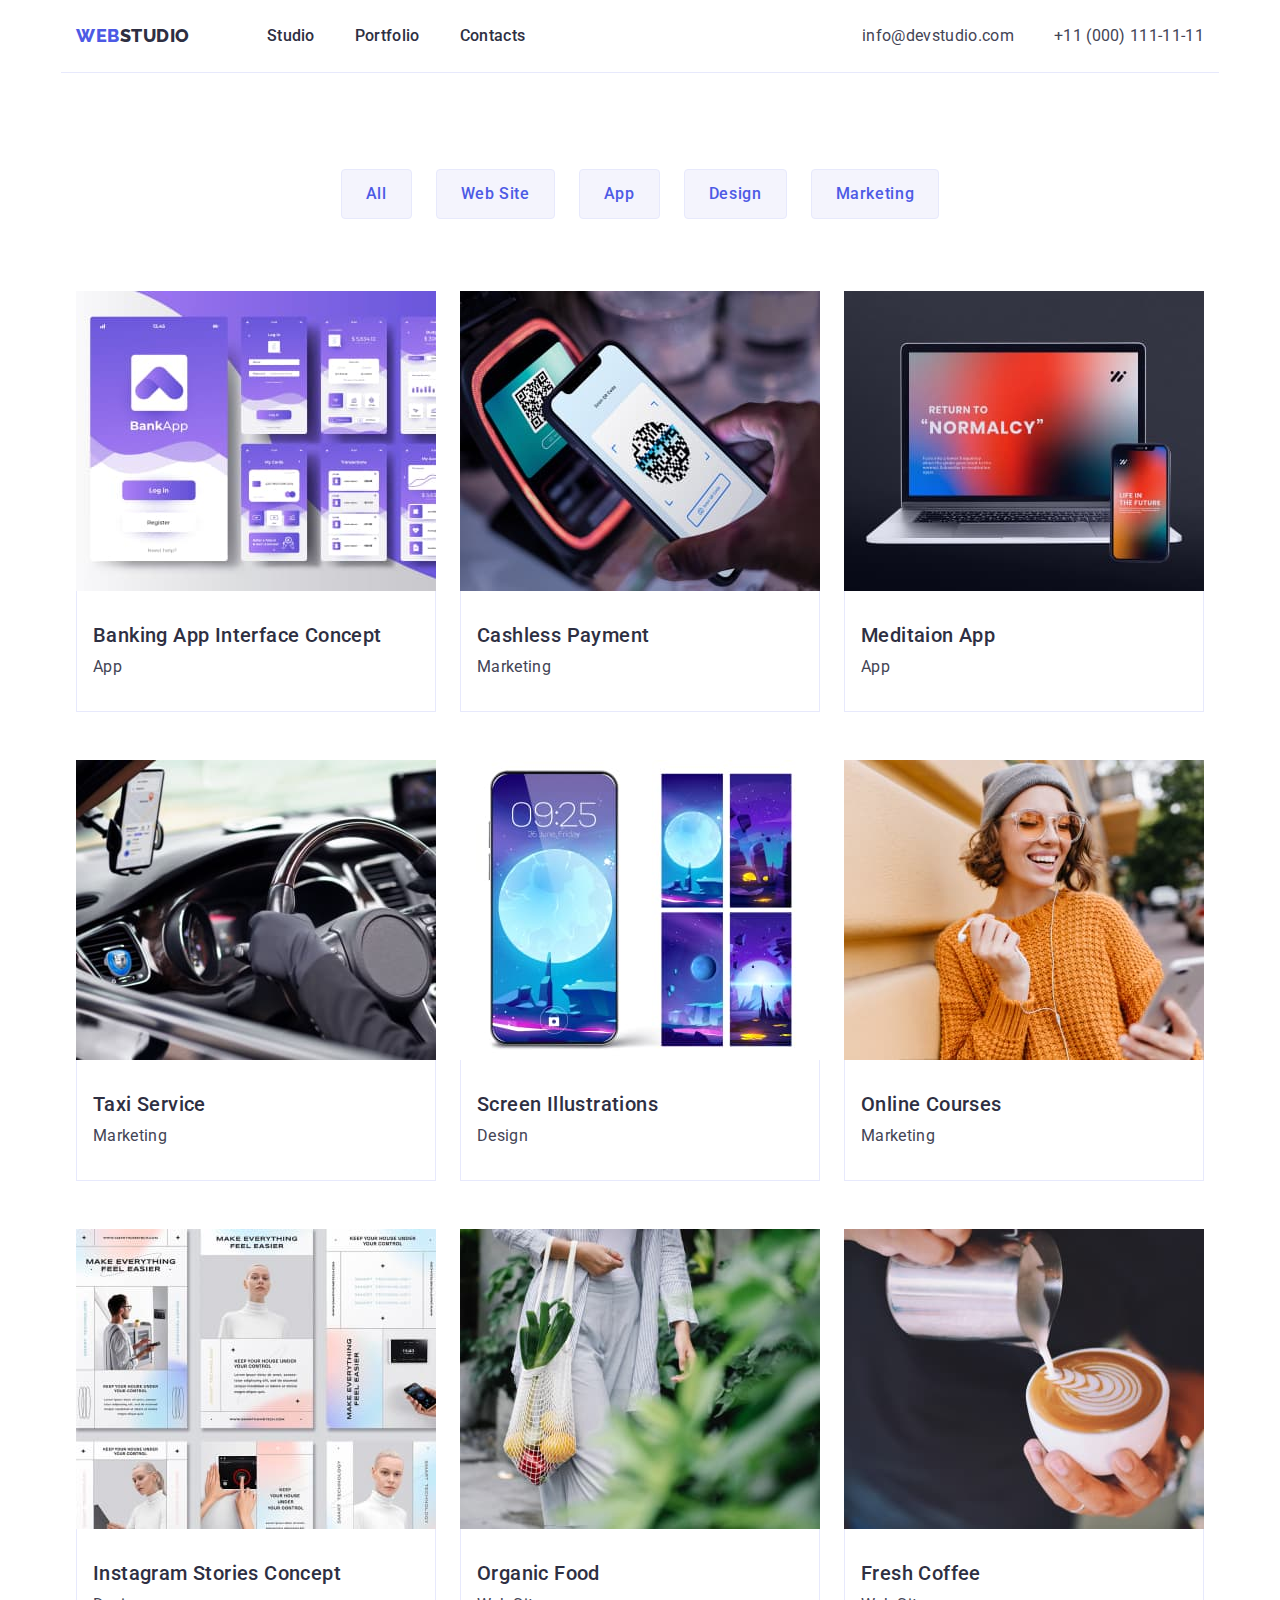
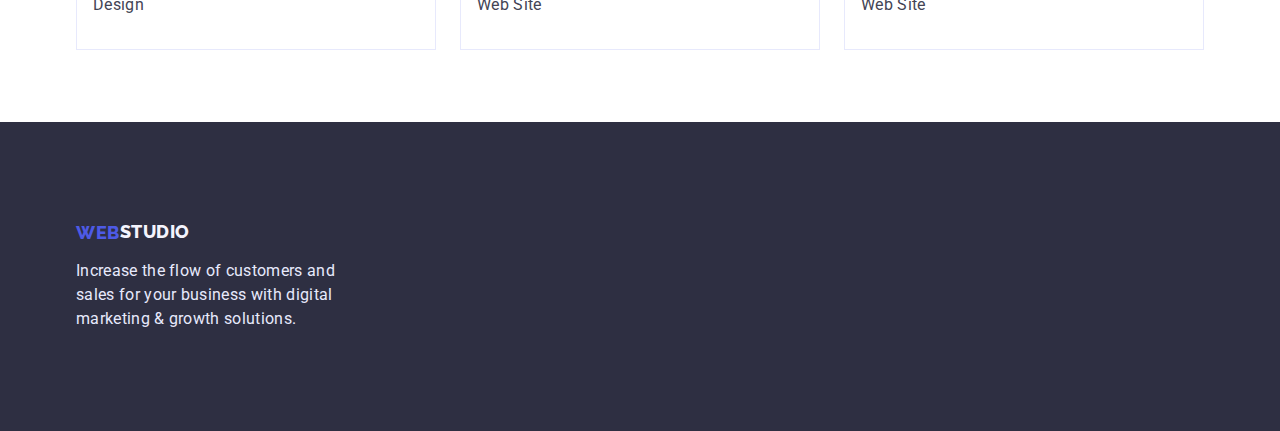
==== commit 9b11d1a4: "Update CSS" ====
--- a/portfolio.html
+++ b/portfolio.html
@@ -137,11 +137,13 @@
             </section>
         </main>
         <footer class="footer">
-            <a class="footer-link link" href=“./index.html”>WEB<span class="footer-logo">Studio</span></a>
-            <p class="footer-after">Increase the flow of customers and sales for your business with digital marketing &
-                growth
-                solutions.</p>
-
+            <div class="container">
+                <a class="footer-link link" href=“./index.html”>WEB<span class="footer-logo">Studio</span></a>
+                <p class="footer-after">Increase the flow of customers and sales for your business with digital
+                    marketing &
+                    growth
+                    solutions.</p>
+            </div>
         </footer>
 
     </body>
--- a/css/style.css
+++ b/css/style.css
@@ -69,13 +69,10 @@
 /* --header-- */
 
 
+
 .header-list {
     display: flex;
     gap: 40px;
-
-
-
-
 }
 
 .header-link {
@@ -101,13 +98,13 @@
     gap: 40px;
     padding-top: 24px;
     padding-bottom: 24px;
+    
 
 }
 
 .contact {
     margin-left: auto;
-    margin-right: 156px;
-    display: block;
+    
 
 }
 
@@ -173,6 +170,9 @@
     line-height: 1.5;
     letter-spacing: 0.02em;
     color: var(--header-contact-color);
+    padding-top: 24px;
+    padding-bottom: 24px;
+    
 }
 
 .header-mail:hover,
@@ -187,6 +187,8 @@
     line-height: 1.5;
     letter-spacing: 0.02em;
     color: var(--header-contact-color);
+    padding-top: 24px;
+    padding-bottom: 24px;
 
 }
 
@@ -348,9 +350,11 @@
     display: flex;
     gap: 24px;
     margin-top: 72px;
-
-
-
+}
+
+.team-after-content{
+    padding-top: 32px;
+    padding-bottom: 32px;
 }
 
 .list {}
@@ -370,7 +374,7 @@
     text-align: center;
     letter-spacing: 0.02em;
     color: var(--feature-title-color);
-    margin-top: 32px;
+    
 }
 
 .team-after-title {
@@ -382,7 +386,7 @@
     letter-spacing: 0.02em;
     color: var(--header-contact-color);
     margin-top: 8px;
-    margin-bottom: 32px;
+    
 }
 
 /* --footer-- */
@@ -392,7 +396,7 @@
     margin-top: 0 auto;
     padding-top: 100px;
     padding-bottom: 100px;
-    padding-left: 156px;
+    
 }
 
 .footer-link {
@@ -471,7 +475,7 @@
 
 
 .portfolio-two {
-    margin-bottom: 48px;
+    
 }
 
 .portfolio-list {
